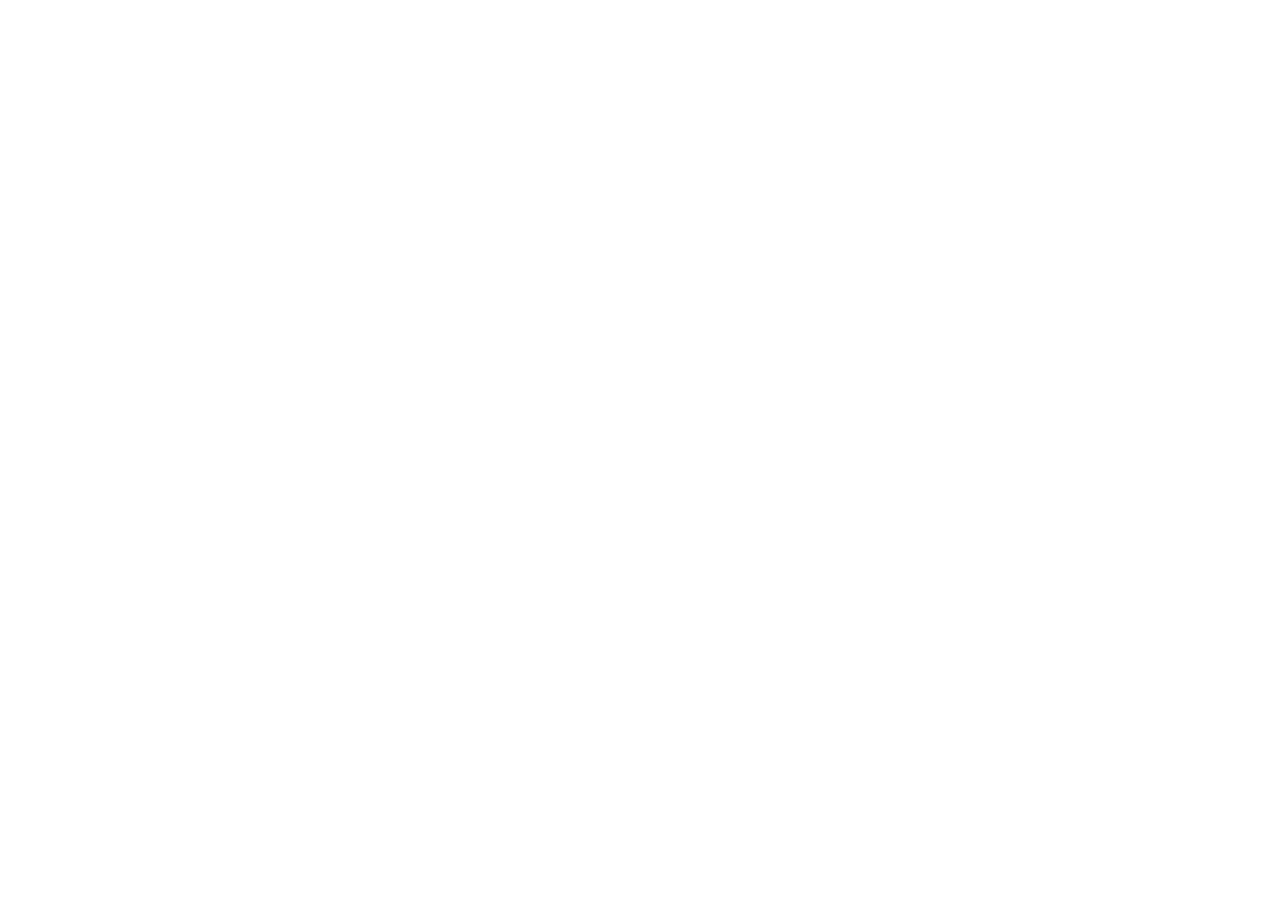
==== cenario-1.html @ 063dd3cd "Add files via upload" ====
<!doctype html>
<html lang="pt-BR">
<head>
<meta charset="utf-8">
<meta name="viewport" content="width=device-width, initial-scale=1">
<title>AiCalhas · Cenário 1 — Vitrine de profissionais</title>
<meta name="description" content="Demonstração interativa da AiCalhas — Cenário 1: Vitrine de profissionais. Ambiente demonstrativo com dados fictícios.">
<link rel="icon" href="data:image/svg+xml,%3Csvg xmlns='http://www.w3.org/2000/svg' viewBox='0 0 40 40'%3E%3Cpath d='M20 3.5s8.2 8.8 8.2 14.5a8.2 8.2 0 0 1-16.4 0C11.8 12.3 20 3.5 20 3.5z' fill='%233fb0e6'/%3E%3Cpath d='M4 24.5h32v3.8a7 7 0 0 1-7 7H11a7 7 0 0 1-7-7z' fill='%23c26d38'/%3E%3C/svg%3E">
<link rel="stylesheet" href="assets/aicalhas.css">
</head>
<body>
<div id="app"><noscript><p style="padding:24px">Esta demonstração precisa do JavaScript ativado no navegador.</p></noscript></div>
<script src="assets/aicalhas-core.js"></script>
<script src="assets/cenario-1.js"></script>
</body>
</html>
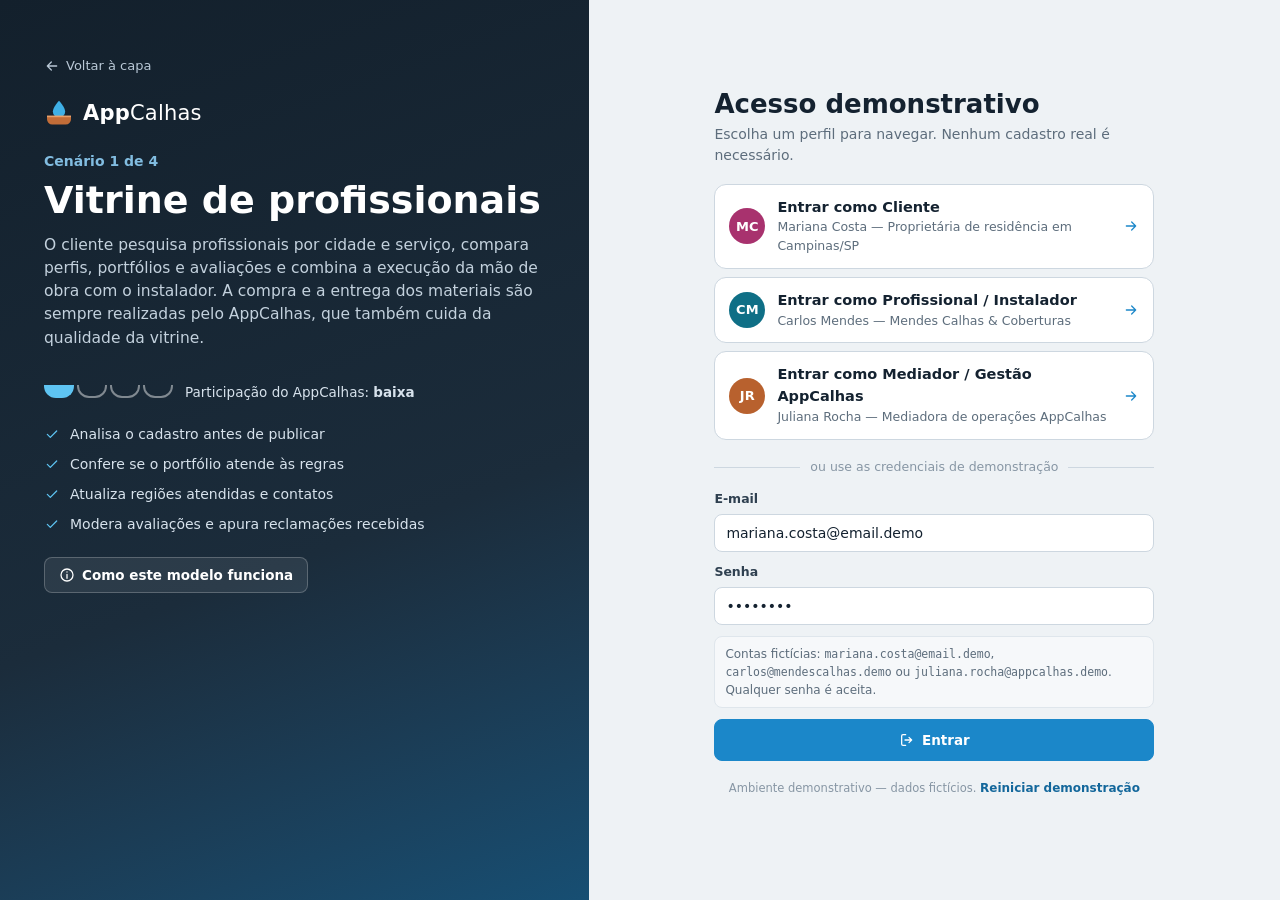
==== commit 649b3fc1: "AppCalhas: Cenário 3 com materiais integrados, passo a passo e publicação na Cloudflare - Renomeia A" ====
--- a/cenario-1.html
+++ b/cenario-1.html
@@ -3,14 +3,14 @@
 <head>
 <meta charset="utf-8">
 <meta name="viewport" content="width=device-width, initial-scale=1">
-<title>AiCalhas · Cenário 1 — Vitrine de profissionais</title>
-<meta name="description" content="Demonstração interativa da AiCalhas — Cenário 1: Vitrine de profissionais. Ambiente demonstrativo com dados fictícios.">
+<title>AppCalhas · Cenário 1 — Vitrine de profissionais</title>
+<meta name="description" content="Demonstração interativa do AppCalhas — Cenário 1: Vitrine de profissionais. Ambiente demonstrativo com dados fictícios.">
 <link rel="icon" href="data:image/svg+xml,%3Csvg xmlns='http://www.w3.org/2000/svg' viewBox='0 0 40 40'%3E%3Cpath d='M20 3.5s8.2 8.8 8.2 14.5a8.2 8.2 0 0 1-16.4 0C11.8 12.3 20 3.5 20 3.5z' fill='%233fb0e6'/%3E%3Cpath d='M4 24.5h32v3.8a7 7 0 0 1-7 7H11a7 7 0 0 1-7-7z' fill='%23c26d38'/%3E%3C/svg%3E">
-<link rel="stylesheet" href="assets/aicalhas.css">
+<link rel="stylesheet" href="assets/appcalhas.css?v=20261102-3">
 </head>
 <body>
 <div id="app"><noscript><p style="padding:24px">Esta demonstração precisa do JavaScript ativado no navegador.</p></noscript></div>
-<script src="assets/aicalhas-core.js"></script>
+<script src="assets/appcalhas-core.js?v=20261102-3"></script>
 <script src="assets/cenario-1.js"></script>
 </body>
 </html>
--- a/assets/appcalhas.css
+++ b/assets/appcalhas.css
@@ -0,0 +1,588 @@
+/* =====================================================================
+   AppCalhas — estilos compartilhados da demonstração
+   Paleta inspirada nos materiais de calhas: água da chuva, aço
+   galvanizado, cobre e pátina. Sem fontes externas (funciona offline).
+   ===================================================================== */
+:root {
+  --storm: #13202c;
+  --storm-2: #1b2c3b;
+  --ink: #142230;
+  --ink-2: #2f4050;
+  --muted: #5d6d7c;
+  --faint: #8796a4;
+  --line: #dfe6ec;
+  --line-2: #cdd7e0;
+  --bg: #eef2f5;
+  --surface: #ffffff;
+  --surface-2: #f6f8fa;
+  --rain: #1b87c9;
+  --rain-l: #dcedf8;
+  --copper: #b8612e;
+  --steel: #8e9ba7;
+  --ok: #17723f;   --ok-bg: #e3f3e9;
+  --warn: #9a5a06; --warn-bg: #fcf0d9;
+  --bad: #b42323;  --bad-bg: #fbe7e7;
+  --info: #1f56c4; --info-bg: #e6eefc;
+  --neu: #46576a;  --neu-bg: #edf1f5;
+  --acc: #1b87c9; --acc-ink: #13679b; --acc-soft: #e2f0f9;
+  --r: 12px; --r-sm: 8px;
+  --sh: 0 1px 2px rgba(19, 32, 44, .05), 0 3px 12px rgba(19, 32, 44, .05);
+  --sh-lg: 0 24px 60px rgba(19, 32, 44, .28);
+  --font: "Segoe UI Variable Text", "Segoe UI", system-ui, -apple-system, "Helvetica Neue", Roboto, Arial, sans-serif;
+  --font-d: "Bahnschrift", "DIN Alternate", "Roboto Condensed", "Arial Narrow", sans-serif-condensed, "Segoe UI", system-ui, sans-serif;
+  --side: 260px;
+}
+/* Acento de cada cenário */
+body.sc-1 { --acc: #1b87c9; --acc-ink: #13679b; --acc-soft: #e2f0f9; }
+body.sc-2 { --acc: #23866f; --acc-ink: #186553; --acc-soft: #e0f2ec; }
+body.sc-3 { --acc: #b8612e; --acc-ink: #8e4720; --acc-soft: #f8eadf; }
+body.sc-4 { --acc: #5146c0; --acc-ink: #3f3599; --acc-soft: #ebe9fb; }
+
+* { box-sizing: border-box; }
+html { -webkit-text-size-adjust: 100%; }
+body { margin: 0; font-family: var(--font); color: var(--ink); background: var(--bg); font-size: 14px; line-height: 1.5; }
+body.noscroll { overflow: hidden; }
+button, input, select, textarea { font: inherit; color: inherit; }
+h1, h2, h3, h4 { font-family: var(--font-d); line-height: 1.2; letter-spacing: 0; font-weight: 600; }
+a { color: var(--acc-ink); }
+p { margin: 0 0 10px; }
+.i { flex: none; vertical-align: middle; }
+.muted { color: var(--muted); }
+.small { font-size: 12.5px; }
+.nowrap { white-space: nowrap; }
+.r { text-align: right; }
+.num { font-variant-numeric: tabular-nums; }
+:focus-visible { outline: 2px solid var(--acc); outline-offset: 2px; }
+[hidden] { display: none !important; }
+
+/* ---------- Marca ---------- */
+.logo { display: inline-flex; align-items: center; gap: 9px; text-decoration: none; color: var(--ink); }
+.logo b { font-family: var(--font-d); font-size: 21px; font-weight: 700; letter-spacing: .01em; }
+.logo b span { font-weight: 400; }
+.logo.light { color: #fff; }
+
+/* ---------- Estrutura do sistema ---------- */
+.side { position: fixed; inset: 0 auto 0 0; width: var(--side); background: var(--storm); color: #c9d5e0; display: flex; flex-direction: column; z-index: 50; }
+.side-head { padding: 18px 18px 10px; }
+.side-sc { margin: 4px 14px 8px; padding: 10px 12px; border-radius: 10px; background: rgba(255, 255, 255, .05); border-left: 3px solid var(--acc); font-size: 12px; color: #9fb0c0; }
+.side-sc b { display: block; color: #fff; font-family: var(--font-d); font-size: 15px; font-weight: 600; }
+.nav { flex: 1; overflow: auto; padding: 4px 10px 10px; }
+.nav-sec { font-size: 11.5px; color: #7d90a3; padding: 14px 10px 5px; font-weight: 600; }
+.nav button { width: 100%; display: flex; align-items: center; gap: 10px; padding: 8px 10px; border: 0; background: none; border-radius: 8px; color: #c9d5e0; font-size: 14px; cursor: pointer; text-align: left; position: relative; }
+.nav button:hover { background: rgba(255, 255, 255, .06); color: #fff; }
+.nav button.on { background: rgba(255, 255, 255, .1); color: #fff; }
+.nav button.on::before { content: ""; position: absolute; left: -10px; top: 7px; bottom: 7px; width: 3px; border-radius: 0 3px 3px 0; background: var(--acc); }
+.nav .cnt { margin-left: auto; background: var(--acc); color: #fff; font-size: 11px; font-weight: 700; padding: 0 7px; border-radius: 999px; line-height: 18px; }
+.side-foot { padding: 10px 12px 14px; border-top: 1px solid rgba(255, 255, 255, .08); display: grid; gap: 2px; }
+.sbtn { display: flex; align-items: center; gap: 9px; padding: 7px 8px; border: 0; background: none; color: #b4c2cf; border-radius: 7px; cursor: pointer; font-size: 13px; text-decoration: none; text-align: left; }
+.sbtn:hover { background: rgba(255, 255, 255, .06); color: #fff; }
+.demo-tag { font-size: 11.5px; color: #7d90a3; padding: 8px 8px 0; }
+.demo-tag.dark { color: var(--faint); text-align: center; padding-top: 14px; }
+
+.main { margin-left: var(--side); min-height: 100vh; display: flex; flex-direction: column; }
+.top { position: sticky; top: 0; z-index: 30; display: flex; align-items: center; gap: 12px; height: 62px; padding: 0 22px; background: rgba(255, 255, 255, .94); backdrop-filter: blur(8px); border-bottom: 1px solid var(--line); }
+.hamb { display: none; }
+.top-t { display: flex; flex-direction: column; min-width: 0; flex: 1; }
+.top-t span { font-size: 12px; color: var(--muted); white-space: nowrap; overflow: hidden; text-overflow: ellipsis; }
+.top-t b { font-family: var(--font-d); font-size: 17px; font-weight: 600; white-space: nowrap; overflow: hidden; text-overflow: ellipsis; }
+.psw { display: inline-flex; background: var(--surface-2); border: 1px solid var(--line); border-radius: 10px; padding: 3px; gap: 2px; }
+.psw button { display: inline-flex; align-items: center; gap: 6px; border: 0; background: none; padding: 6px 11px; border-radius: 7px; cursor: pointer; font-size: 13px; font-weight: 600; color: var(--muted); }
+.psw button:hover { color: var(--ink); }
+.psw button.on { background: #fff; color: var(--acc-ink); box-shadow: 0 1px 3px rgba(19, 32, 44, .14); }
+.um { position: relative; }
+.um-btn { display: flex; align-items: center; gap: 9px; border: 0; background: none; cursor: pointer; padding: 4px; border-radius: 10px; text-align: left; }
+.um-btn:hover { background: var(--surface-2); }
+.um-n { display: flex; flex-direction: column; line-height: 1.2; }
+.um-n b { font-size: 13px; }
+.um-n small { font-size: 11.5px; color: var(--muted); }
+.um-dd { position: absolute; right: 0; top: calc(100% + 6px); width: 250px; background: #fff; border: 1px solid var(--line); border-radius: 12px; box-shadow: var(--sh-lg); padding: 6px; z-index: 60; }
+.um-h { padding: 8px 10px 10px; border-bottom: 1px solid var(--line); margin-bottom: 4px; display: flex; flex-direction: column; }
+.um-h small { color: var(--muted); }
+.um-dd button, .um-dd a { display: flex; width: 100%; align-items: center; gap: 9px; padding: 8px 10px; border: 0; background: none; border-radius: 8px; cursor: pointer; text-decoration: none; color: var(--ink); font-size: 13.5px; text-align: left; }
+.um-dd button:hover, .um-dd a:hover { background: var(--surface-2); }
+
+.about { margin: 16px 26px 0; border-radius: var(--r); background: #fff; border: 1px solid var(--line); border-left: 4px solid var(--acc); padding: 12px 14px; display: flex; gap: 16px; align-items: center; }
+.about.mini { background: none; border: 0; padding: 0; margin-bottom: -6px; }
+.ab-lv { display: flex; flex-direction: column; gap: 4px; flex: none; }
+.ab-lv small { font-size: 11.5px; color: var(--muted); white-space: nowrap; }
+.ab-t { flex: 1; display: flex; flex-direction: column; font-size: 13.5px; color: var(--ink-2); }
+.ab-t b { color: var(--ink); font-size: 14px; }
+.ab-a { display: flex; gap: 6px; align-items: center; }
+.lnk { border: 0; background: none; color: var(--acc-ink); cursor: pointer; font-weight: 600; display: inline-flex; gap: 6px; align-items: center; padding: 4px 0; font-size: 13px; }
+.content { padding: 20px 26px 34px; width: 100%; max-width: 1360px; flex: 1; }
+.foot { padding: 14px 26px 22px; font-size: 12px; color: var(--faint); border-top: 1px solid var(--line); }
+.scrim { display: none; }
+
+/* ---------- Medidor de participação (seções de calha com água) ---------- */
+.meter { display: inline-flex; gap: 3px; align-items: flex-end; }
+.meter i { width: 17px; height: 9px; border: 1.6px solid var(--steel); border-top: 0; border-radius: 0 0 8px 8px; }
+.meter i.on { background: var(--rain); border-color: var(--rain); }
+.meter.big i { width: 30px; height: 13px; border-width: 2px; border-radius: 0 0 12px 12px; }
+
+/* ---------- Componentes ---------- */
+.ph { display: flex; align-items: flex-end; gap: 14px; flex-wrap: wrap; margin: 4px 0 18px; }
+.ph h1 { font-size: 25px; margin: 0; }
+.ph p { margin: 4px 0 0; color: var(--muted); max-width: 760px; }
+.ph .acts { margin-left: auto; display: flex; gap: 8px; flex-wrap: wrap; }
+.back { display: inline-flex; align-items: center; gap: 6px; border: 0; background: none; color: var(--muted); cursor: pointer; padding: 0; margin-bottom: 8px; font-size: 13px; font-weight: 600; }
+.back:hover { color: var(--acc-ink); }
+
+.card { background: var(--surface); border: 1px solid var(--line); border-radius: var(--r); box-shadow: var(--sh); min-width: 0; }
+.card-h { display: flex; align-items: center; gap: 9px; padding: 13px 16px; border-bottom: 1px solid var(--line); color: var(--ink-2); }
+.card-h h3 { margin: 0; font-size: 16px; color: var(--ink); }
+.card-r { margin-left: auto; display: flex; gap: 6px; align-items: center; }
+.card-b { padding: 16px; }
+.card-b.flush { padding: 0; }
+.card-b.flush > .filters { padding: 12px 14px; border-bottom: 1px solid var(--line); margin: 0; }
+
+.g2, .g3, .g4, .g21, .g12 { display: grid; gap: 16px; }
+.g2 { grid-template-columns: repeat(2, minmax(0, 1fr)); }
+.g3 { grid-template-columns: repeat(3, minmax(0, 1fr)); }
+.g4 { grid-template-columns: repeat(4, minmax(0, 1fr)); }
+.g21 { grid-template-columns: minmax(0, 2fr) minmax(0, 1fr); }
+.g12 { grid-template-columns: minmax(0, 1fr) minmax(0, 2fr); }
+.stack { display: grid; gap: 16px; align-content: start; }
+.mt { margin-top: 16px; }
+.mb16 { margin-bottom: 16px; }
+.row { display: flex; align-items: center; gap: 8px; flex-wrap: wrap; }
+.spacer { flex: 1; }
+
+.kpi { padding: 14px 16px; display: flex; gap: 12px; align-items: flex-start; }
+.kpi .ic { width: 38px; height: 38px; border-radius: 10px; background: var(--acc-soft); color: var(--acc-ink); display: grid; place-items: center; flex: none; }
+.kpi .l { font-size: 12.5px; color: var(--muted); }
+.kpi .v { font-family: var(--font-d); font-size: 25px; font-weight: 600; font-variant-numeric: tabular-nums; line-height: 1.15; }
+.kpi .s { font-size: 12px; color: var(--faint); }
+.kpi.k-warn .ic { background: var(--warn-bg); color: var(--warn); }
+.kpi.k-bad .ic { background: var(--bad-bg); color: var(--bad); }
+.kpi.k-ok .ic { background: var(--ok-bg); color: var(--ok); }
+
+.btn { display: inline-flex; align-items: center; justify-content: center; gap: 7px; min-height: 36px; padding: 0 14px; border-radius: 8px; border: 1px solid var(--line-2); background: #fff; color: var(--ink); font-weight: 600; font-size: 13.5px; cursor: pointer; white-space: nowrap; text-decoration: none; transition: background .12s, border-color .12s; }
+.btn:hover { border-color: var(--steel); background: var(--surface-2); }
+.btn.p { background: var(--acc); border-color: var(--acc); color: #fff; }
+.btn.p:hover { background: var(--acc-ink); border-color: var(--acc-ink); }
+.btn.ok { background: var(--ok); border-color: var(--ok); color: #fff; }
+.btn.ok:hover { filter: brightness(.92); }
+.btn.dg { color: var(--bad); border-color: #efc6c6; }
+.btn.dg:hover { background: var(--bad-bg); }
+.btn.dgs { background: var(--bad); border-color: var(--bad); color: #fff; }
+.btn.gh { border-color: transparent; background: none; }
+.btn.gh:hover { background: var(--surface-2); }
+.btn.sm { min-height: 30px; padding: 0 10px; font-size: 12.5px; border-radius: 7px; gap: 5px; }
+.btn:disabled { opacity: .45; cursor: not-allowed; }
+.ibtn { display: inline-grid; place-items: center; width: 34px; height: 34px; border-radius: 8px; border: 0; background: none; color: var(--muted); cursor: pointer; flex: none; }
+.ibtn:hover { background: var(--surface-2); color: var(--ink); }
+.acts-row { display: flex; gap: 6px; flex-wrap: wrap; }
+
+.bdg { display: inline-flex; align-items: center; gap: 6px; padding: 2px 9px; border-radius: 999px; font-size: 12px; font-weight: 600; white-space: nowrap; line-height: 1.5; }
+.bdg::before { content: ""; width: 6px; height: 6px; border-radius: 50%; background: currentColor; flex: none; }
+.t-ok { background: var(--ok-bg); color: var(--ok); }
+.t-warn { background: var(--warn-bg); color: var(--warn); }
+.t-bad { background: var(--bad-bg); color: var(--bad); }
+.t-info { background: var(--info-bg); color: var(--info); }
+.t-neutral { background: var(--neu-bg); color: var(--neu); }
+.t-accent { background: var(--acc-soft); color: var(--acc-ink); }
+.new { font-size: 11px; font-weight: 700; color: var(--acc-ink); background: var(--acc-soft); padding: 1px 6px; border-radius: 5px; margin-left: 6px; white-space: nowrap; }
+
+.tw { overflow-x: auto; -webkit-overflow-scrolling: touch; }
+.tbl { width: 100%; border-collapse: collapse; font-size: 13.5px; }
+.tbl th { text-align: left; font-size: 12px; color: var(--muted); font-weight: 600; padding: 10px 12px; border-bottom: 1px solid var(--line); background: var(--surface-2); white-space: nowrap; }
+.tbl td { padding: 10px 12px; border-bottom: 1px solid var(--line); vertical-align: middle; }
+.tbl tr:last-child td { border-bottom: 0; }
+.tbl tbody tr:hover td { background: #fafcfd; }
+.tbl tr.clk { cursor: pointer; }
+.tbl .r { text-align: right; }
+.tbl td small { display: block; color: var(--muted); font-size: 12px; }
+.tbl tfoot td { font-weight: 700; background: var(--surface-2); }
+
+.tabs { display: flex; gap: 4px; border-bottom: 1px solid var(--line); margin-bottom: 14px; overflow-x: auto; }
+.tab { border: 0; background: none; padding: 9px 12px; cursor: pointer; font-weight: 600; color: var(--muted); border-bottom: 2px solid transparent; margin-bottom: -1px; white-space: nowrap; display: inline-flex; gap: 7px; align-items: center; }
+.tab:hover { color: var(--ink); }
+.tab.on { color: var(--acc-ink); border-bottom-color: var(--acc); }
+.tab .n { background: var(--neu-bg); color: var(--neu); font-size: 11.5px; padding: 0 7px; border-radius: 999px; }
+.tab.on .n { background: var(--acc-soft); color: var(--acc-ink); }
+
+.filters { display: flex; flex-wrap: wrap; gap: 8px 10px; align-items: flex-end; margin-bottom: 14px; color: var(--muted); }
+.filters > .i { align-self: center; }
+.fsel { display: flex; flex-direction: column; gap: 3px; font-size: 11.5px; font-weight: 600; }
+.fsel .inp { height: 34px; min-width: 140px; font-size: 13px; }
+.fsearch { height: 34px !important; min-width: 220px; flex: 1; max-width: 340px; font-size: 13px; }
+
+.fg { display: grid; grid-template-columns: repeat(2, minmax(0, 1fr)); gap: 12px 14px; }
+.fg.one { grid-template-columns: 1fr; }
+.f { display: flex; flex-direction: column; gap: 5px; min-width: 0; }
+.f.full { grid-column: 1 / -1; }
+.f > label { font-size: 12.5px; font-weight: 600; color: var(--ink-2); }
+.req { color: var(--bad); font-style: normal; }
+.help { color: var(--faint); font-size: 12px; }
+.fsec { font-family: var(--font-d); font-size: 15px; font-weight: 600; padding-top: 6px; border-top: 1px solid var(--line); margin-top: 4px; color: var(--acc-ink); }
+.fsec:first-child { border-top: 0; padding-top: 0; margin-top: 0; }
+.inp { height: 38px; border: 1px solid var(--line-2); border-radius: 8px; padding: 0 11px; background: #fff; color: var(--ink); width: 100%; font-size: 14px; }
+textarea.inp { height: auto; min-height: 80px; padding: 9px 11px; resize: vertical; line-height: 1.45; }
+select.inp { padding-right: 6px; }
+.inp:focus { outline: 2px solid color-mix(in srgb, var(--acc) 30%, transparent); border-color: var(--acc); }
+.checks { display: flex; flex-wrap: wrap; gap: 6px; }
+.ck { display: inline-flex; align-items: center; gap: 7px; padding: 6px 10px; border: 1px solid var(--line-2); border-radius: 8px; cursor: pointer; font-size: 13px; background: #fff; }
+.ck:has(input:checked) { border-color: var(--acc); background: var(--acc-soft); }
+.ck input { accent-color: var(--acc); margin: 0; }
+.ck.single { border: 0; padding: 4px 0; background: none; align-items: flex-start; }
+.ck.single:has(input:checked) { background: none; }
+
+.pf { display: grid; gap: 8px; }
+.pf-up { display: flex; align-items: center; gap: 12px; padding: 12px; border: 1.5px dashed var(--line-2); border-radius: 10px; cursor: pointer; background: var(--surface-2); color: var(--acc-ink); }
+.pf-up span { display: flex; flex-direction: column; color: var(--ink); }
+.pf-up small { color: var(--muted); }
+.pf-up input { position: absolute; width: 1px; height: 1px; opacity: 0; }
+.pf-or { font-size: 12px; color: var(--muted); }
+.pf-pre { display: grid; grid-template-columns: repeat(auto-fill, minmax(96px, 1fr)); gap: 8px; }
+.pf-p { display: flex; flex-direction: column; gap: 4px; cursor: pointer; position: relative; font-size: 11.5px; color: var(--muted); }
+.pf-p input { position: absolute; top: 6px; left: 6px; z-index: 2; accent-color: var(--acc); }
+.pf-p .pimg { border: 2px solid transparent; }
+.pf-p:has(input:checked) .pimg { border-color: var(--acc); }
+.fprev { display: flex; gap: 6px; flex-wrap: wrap; }
+.fprev img { width: 70px; height: 52px; object-fit: cover; border-radius: 6px; border: 1px solid var(--line); }
+
+.ied-t { min-width: 560px; }
+.ied-t td { padding: 6px; }
+.ied-t .inp { height: 34px; font-size: 13px; }
+.ied-t td:nth-child(2) .inp { width: 80px; }
+.ied-t td:nth-child(3) .inp { width: 100px; }
+.ied-f { display: flex; justify-content: space-between; align-items: center; gap: 10px; padding-top: 8px; flex-wrap: wrap; }
+.calc { margin-top: 14px; border: 1px solid var(--line); border-radius: 10px; background: var(--surface-2); padding: 12px 14px; }
+.calc dl { display: grid; grid-template-columns: 1fr auto; gap: 4px 14px; margin: 0; font-size: 13.5px; }
+.calc dt { color: var(--muted); }
+.calc dd { margin: 0; text-align: right; font-variant-numeric: tabular-nums; font-weight: 600; }
+.calc .tot { border-top: 1px solid var(--line-2); padding-top: 6px; margin-top: 2px; font-size: 15px; color: var(--ink); }
+
+.dl { display: grid; grid-template-columns: repeat(2, minmax(0, 1fr)); gap: 10px 18px; margin: 0; }
+.dl div { min-width: 0; }
+.dl dt { font-size: 12px; color: var(--muted); }
+.dl dd { margin: 1px 0 0; font-weight: 500; overflow-wrap: anywhere; }
+.dl.one { grid-template-columns: 1fr; }
+
+.note { display: flex; gap: 10px; align-items: flex-start; padding: 11px 13px; border-radius: 10px; background: var(--acc-soft); color: var(--ink-2); font-size: 13.5px; }
+.note .i { color: var(--acc-ink); margin-top: 1px; }
+.note.warn { background: var(--warn-bg); }
+.note.warn .i { color: var(--warn); }
+.note.bad { background: var(--bad-bg); }
+.note.bad .i { color: var(--bad); }
+.note.neutral { background: var(--surface-2); border: 1px solid var(--line); }
+
+.chips { display: flex; flex-wrap: wrap; gap: 6px; }
+.chip { display: inline-flex; align-items: center; gap: 6px; padding: 3px 10px; border-radius: 999px; background: var(--neu-bg); font-size: 12.5px; color: var(--ink-2); }
+.chip button { border: 0; background: none; padding: 0; cursor: pointer; color: var(--muted); display: inline-grid; }
+.chip button:hover { color: var(--bad); }
+.chip.acc { background: var(--acc-soft); color: var(--acc-ink); }
+
+.av { width: 36px; height: 36px; border-radius: 50%; display: inline-grid; place-items: center; color: #fff; font-weight: 700; font-size: 13px; flex: none; letter-spacing: .02em; }
+.av.lg { width: 64px; height: 64px; font-size: 22px; border: 3px solid #fff; box-shadow: var(--sh); }
+.stars { position: relative; display: inline-block; color: #d5dde5; font-size: 14px; line-height: 1; letter-spacing: 1px; vertical-align: -1px; }
+.stars::before { content: "★★★★★"; }
+.stars i { position: absolute; inset: 0 auto 0 0; overflow: hidden; color: #e9a21b; white-space: nowrap; font-style: normal; }
+.stars i::before { content: "★★★★★"; }
+.rt { display: inline-flex; align-items: center; gap: 6px; font-size: 13px; }
+.rt b { font-variant-numeric: tabular-nums; }
+
+.li { display: flex; gap: 12px; align-items: center; padding: 11px 0; border-bottom: 1px solid var(--line); }
+.li:first-child { padding-top: 0; }
+.li:last-child { border-bottom: 0; padding-bottom: 0; }
+.li .lt { flex: 1; min-width: 0; display: flex; flex-direction: column; }
+.li .lt b { font-weight: 600; }
+.li .lt small { color: var(--muted); font-size: 12.5px; }
+.li.clk { cursor: pointer; }
+.li.clk:hover .lt b { color: var(--acc-ink); }
+
+.empty { text-align: center; padding: 30px 16px; color: var(--muted); display: flex; flex-direction: column; align-items: center; gap: 6px; }
+.empty .i { color: var(--steel); }
+.empty p { margin: 0; }
+
+/* Fotos e ilustrações */
+.pimg { position: relative; display: block; border-radius: 10px; overflow: hidden; aspect-ratio: 16 / 10; background: #dbe4eb; }
+.pimg svg, .pimg img { width: 100%; height: 100%; display: block; object-fit: cover; }
+.pimg .cap { position: absolute; left: 0; right: 0; bottom: 0; padding: 22px 10px 8px; background: linear-gradient(transparent, rgba(10, 20, 30, .72)); color: #fff; font-size: 12px; line-height: 1.35; }
+.pimg .tag { position: absolute; top: 8px; left: 8px; }
+.gal { display: grid; grid-template-columns: repeat(auto-fill, minmax(190px, 1fr)); gap: 12px; }
+.gal-i { display: flex; flex-direction: column; gap: 6px; }
+.gal-i .acts-row { justify-content: flex-start; }
+.zoom { cursor: zoom-in; }
+.thumbs { display: grid; grid-template-columns: repeat(3, 1fr); gap: 6px; }
+.thumbs .pimg { border-radius: 7px; }
+
+/* Barras e gráficos */
+.bars { display: grid; gap: 9px; }
+.bar { display: grid; grid-template-columns: minmax(80px, 170px) minmax(0, 1fr) auto; gap: 10px; align-items: center; font-size: 13px; }
+.bar .bl { white-space: nowrap; overflow: hidden; text-overflow: ellipsis; color: var(--ink-2); }
+.bar .tr { height: 10px; background: var(--neu-bg); border-radius: 99px; overflow: hidden; }
+.bar .fl { display: block; height: 100%; background: var(--acc); border-radius: 99px; }
+.bar b { font-variant-numeric: tabular-nums; font-weight: 600; min-width: 34px; text-align: right; }
+.cc { display: grid; gap: 10px; }
+.cc-plot { display: flex; align-items: flex-end; gap: 18px; height: 190px; padding: 8px 4px 0; border-bottom: 1px solid var(--line-2); }
+.cc-g { flex: 1; display: flex; align-items: flex-end; justify-content: center; gap: 5px; height: 100%; position: relative; padding-bottom: 22px; }
+.cc-g > small { position: absolute; bottom: 0; left: 0; right: 0; text-align: center; color: var(--muted); font-size: 12px; }
+.cc-b { width: 100%; max-width: 38px; border-radius: 6px 6px 0 0; position: relative; min-height: 2px; }
+.cc-b span { position: absolute; bottom: 100%; left: 50%; transform: translateX(-50%); font-size: 10.5px; color: var(--ink-2); white-space: nowrap; padding-bottom: 2px; font-variant-numeric: tabular-nums; }
+.cc-leg { display: flex; gap: 14px; flex-wrap: wrap; font-size: 12.5px; color: var(--muted); }
+.cc-leg span { display: inline-flex; gap: 6px; align-items: center; }
+.cc-leg i { width: 10px; height: 10px; border-radius: 3px; }
+.fun { display: grid; gap: 6px; }
+.fun-i { display: grid; grid-template-columns: 160px 1fr 70px; gap: 10px; align-items: center; font-size: 13px; }
+.fun-b { height: 28px; background: var(--acc); border-radius: 6px; color: #fff; font-weight: 700; display: flex; align-items: center; padding: 0 10px; font-variant-numeric: tabular-nums; min-width: 34px; }
+.fun-i small { color: var(--muted); text-align: right; }
+
+/* Etapas */
+.stp { display: flex; list-style: none; margin: 0; padding: 0; overflow-x: auto; gap: 0; }
+.stp li { flex: 1; min-width: 96px; display: flex; flex-direction: column; align-items: center; text-align: center; position: relative; padding: 0 4px; }
+.stp li::before { content: ""; position: absolute; top: 13px; left: -50%; right: 50%; height: 3px; background: var(--line); z-index: 0; }
+.stp li:first-child::before { display: none; }
+.stp li.done::before, .stp li.cur::before { background: var(--acc); }
+.stp .dot { width: 28px; height: 28px; border-radius: 50%; display: grid; place-items: center; background: #fff; border: 2px solid var(--line-2); font-size: 12px; font-weight: 700; color: var(--muted); position: relative; z-index: 1; }
+.stp li.done .dot { background: var(--acc); border-color: var(--acc); color: #fff; }
+.stp li.cur .dot { border-color: var(--acc); color: var(--acc-ink); box-shadow: 0 0 0 4px var(--acc-soft); }
+.stp .sl { font-size: 12px; margin-top: 6px; color: var(--muted); line-height: 1.25; }
+.stp li.cur .sl { color: var(--ink); font-weight: 700; }
+.stp li.done .sl { color: var(--ink-2); }
+
+.tl { position: relative; padding-left: 22px; }
+.tl::before { content: ""; position: absolute; left: 6px; top: 6px; bottom: 6px; width: 2px; background: var(--line); }
+.tl-i { position: relative; padding-bottom: 13px; }
+.tl-i:last-child { padding-bottom: 0; }
+.tl-i::before { content: ""; position: absolute; left: -21px; top: 5px; width: 10px; height: 10px; border-radius: 50%; background: #fff; border: 2px solid var(--acc); }
+.tl-i.t-warn::before { border-color: var(--warn); }
+.tl-i.t-bad::before { border-color: var(--bad); }
+.tl-i.t-ok::before { border-color: var(--ok); background: var(--ok); }
+.tl-t { font-size: 13.5px; }
+.tl-i small { color: var(--muted); font-size: 12px; }
+
+/* Conversa */
+.chat { display: flex; flex-direction: column; gap: 10px; max-height: 440px; overflow: auto; padding: 4px 2px 10px; }
+.msg { max-width: 80%; padding: 9px 12px; border-radius: 12px; background: var(--surface-2); border: 1px solid var(--line); font-size: 13.5px; align-self: flex-start; }
+.msg.me { align-self: flex-end; background: var(--acc-soft); border-color: transparent; }
+.msg .who { font-size: 12px; font-weight: 700; margin-bottom: 2px; display: flex; gap: 6px; align-items: baseline; }
+.msg .who span { font-weight: 600; color: var(--muted); font-size: 11px; }
+.msg.r-mediador .who { color: var(--copper); }
+.msg.r-profissional .who { color: #23866f; }
+.msg.r-cliente .who { color: var(--info); }
+.msg time { display: block; font-size: 11px; color: var(--faint); margin-top: 3px; }
+.msg.sys { align-self: center; background: none; border: 0; color: var(--faint); font-size: 12px; text-align: center; max-width: 100%; padding: 2px; }
+.chat-f { display: flex; gap: 8px; border-top: 1px solid var(--line); padding-top: 12px; }
+.chat-f .inp { flex: 1; }
+
+/* Quadro (fila de trabalho) */
+.kb { display: grid; grid-template-columns: repeat(5, minmax(210px, 1fr)); gap: 12px; overflow-x: auto; padding-bottom: 6px; }
+.kb-col { background: var(--surface-2); border: 1px solid var(--line); border-radius: 12px; padding: 10px; display: flex; flex-direction: column; gap: 8px; min-width: 0; }
+.kb-h { display: flex; align-items: center; gap: 8px; font-weight: 700; font-size: 13px; padding: 2px 2px 4px; }
+.kb-h .n { margin-left: auto; background: #fff; border: 1px solid var(--line); border-radius: 999px; padding: 0 8px; font-size: 12px; }
+.kb-c { background: #fff; border: 1px solid var(--line); border-radius: 10px; padding: 9px 10px; cursor: pointer; display: flex; flex-direction: column; gap: 4px; font-size: 12.5px; text-align: left; width: 100%; }
+.kb-c:hover { border-color: var(--acc); }
+.kb-c b { font-size: 13px; }
+.kb-c small { color: var(--muted); }
+.kb-c.alert { border-left: 3px solid var(--bad); }
+.kb-c.warnb { border-left: 3px solid var(--warn); }
+
+/* Cartões de profissional (vitrine) */
+.pcards { display: grid; grid-template-columns: repeat(auto-fill, minmax(290px, 1fr)); gap: 16px; }
+.pcard { display: flex; flex-direction: column; overflow: hidden; }
+.pcard-top { display: flex; gap: 12px; padding: 16px 16px 10px; align-items: flex-start; }
+.pcard-top .tt { flex: 1; min-width: 0; }
+.pcard-top h3 { margin: 0; font-size: 17px; }
+.pcard-top small { color: var(--muted); display: block; }
+.pcard .body { padding: 0 16px 12px; display: grid; gap: 10px; flex: 1; }
+.pcard .acts { display: flex; gap: 6px; padding: 12px 16px; border-top: 1px solid var(--line); flex-wrap: wrap; background: var(--surface-2); }
+.ver { display: inline-flex; align-items: center; gap: 4px; font-size: 12px; color: var(--ok); font-weight: 600; }
+.cover { height: 96px; background: linear-gradient(120deg, var(--storm), var(--acc)); position: relative; overflow: hidden; border-radius: var(--r) var(--r) 0 0; }
+.cover::after { content: ""; position: absolute; inset: 0; background: repeating-linear-gradient(105deg, rgba(255, 255, 255, .08) 0 1px, transparent 1px 14px); }
+.prof-h { display: flex; gap: 16px; align-items: flex-end; padding: 0 18px 16px; margin-top: -32px; position: relative; flex-wrap: wrap; }
+.prof-h .tt { flex: 1; min-width: 200px; padding-top: 36px; }
+.prof-h h2 { margin: 0; font-size: 23px; }
+
+/* Jornada de participação */
+.jr { display: grid; gap: 6px; }
+.jr-i { display: grid; grid-template-columns: 26px 1fr auto; gap: 10px; align-items: center; padding: 7px 10px; border-radius: 9px; background: var(--surface-2); font-size: 13.5px; }
+.jr-d { width: 24px; height: 24px; border-radius: 50%; display: grid; place-items: center; }
+.jr-i.v2 .jr-d { background: var(--rain); color: #fff; }
+.jr-i.v1 .jr-d { background: var(--rain-l); color: var(--rain); }
+.jr-i.v0 .jr-d { background: var(--neu-bg); color: var(--faint); }
+.jr-i.v0 { color: var(--muted); }
+.jr-i small { font-size: 12px; color: var(--muted); }
+.jr-i.v2 small { color: var(--rain); font-weight: 600; }
+
+.scx { display: grid; grid-template-columns: repeat(4, minmax(0, 1fr)); gap: 8px; }
+.scx a { border: 1px solid var(--line); border-radius: 10px; padding: 10px; text-decoration: none; color: var(--ink); display: flex; flex-direction: column; gap: 6px; font-size: 13px; }
+.scx a:hover { border-color: var(--steel); }
+.scx a.on { border-color: var(--acc); background: var(--acc-soft); }
+.scx a b { font-family: var(--font-d); font-weight: 600; }
+.ex-top { display: flex; align-items: center; gap: 12px; margin-bottom: 8px; }
+.lead { font-size: 15.5px; color: var(--ink-2); }
+.md-b h4 { font-size: 15.5px; margin: 18px 0 8px; }
+.ul, .ol { margin: 0; padding-left: 18px; display: grid; gap: 5px; }
+.ul.chk { list-style: none; padding: 0; }
+.ul.chk li { display: flex; gap: 8px; align-items: flex-start; }
+.ul.chk li .i { color: var(--acc); margin-top: 2px; }
+
+/* Modal e avisos */
+.mb { position: fixed; inset: 0; background: rgba(13, 24, 34, .52); display: grid; place-items: center; padding: 16px; z-index: 100; animation: fadeIn .14s ease-out; }
+.md { background: #fff; border-radius: 14px; width: min(660px, 100%); max-height: calc(100vh - 32px); display: flex; flex-direction: column; box-shadow: var(--sh-lg); animation: rise .18s ease-out; }
+.md.lg { width: min(940px, 100%); }
+.md.sm { width: min(450px, 100%); }
+.md-h { padding: 15px 16px 13px 20px; border-bottom: 1px solid var(--line); display: flex; gap: 10px; align-items: flex-start; }
+.md-h > div { flex: 1; min-width: 0; }
+.md-h h3 { margin: 2px 0 0; font-size: 19px; }
+.md-h p { margin: 3px 0 0; color: var(--muted); font-size: 13px; }
+.md-b { padding: 18px 20px; overflow: auto; }
+.md-f { padding: 12px 20px; border-top: 1px solid var(--line); display: flex; justify-content: flex-end; gap: 8px; flex-wrap: wrap; background: var(--surface-2); border-radius: 0 0 14px 14px; }
+.cf { font-size: 14.5px; }
+@keyframes fadeIn { from { opacity: 0; } }
+@keyframes rise { from { transform: translateY(10px); opacity: .6; } }
+#toasts { position: fixed; right: 18px; bottom: 18px; display: grid; gap: 8px; z-index: 200; max-width: min(420px, calc(100vw - 36px)); }
+.toast { display: flex; gap: 10px; align-items: flex-start; background: var(--storm); color: #fff; padding: 11px 14px; border-radius: 10px; box-shadow: var(--sh-lg); font-size: 13.5px; animation: rise .2s ease-out; border-left: 4px solid #3fb37a; transition: opacity .3s, transform .3s; }
+.toast.warn { border-left-color: #e3a21a; }
+.toast.bad { border-left-color: #e05252; }
+.toast.out { opacity: 0; transform: translateY(6px); }
+
+/* Documento simulado */
+.doc { border: 1px solid var(--line); border-radius: 10px; padding: 22px; background: #fff; font-size: 13.5px; }
+.doc-h { display: flex; justify-content: space-between; align-items: flex-start; gap: 12px; border-bottom: 2px solid var(--ink); padding-bottom: 12px; margin-bottom: 14px; flex-wrap: wrap; }
+.doc h2 { margin: 0; font-size: 20px; }
+.wm { margin-top: 14px; font-size: 11.5px; color: var(--faint); text-align: center; border-top: 1px dashed var(--line-2); padding-top: 8px; }
+.qr { width: 168px; height: 168px; border: 8px solid #fff; outline: 1px solid var(--line); border-radius: 6px; }
+
+/* ---------- Tela de login demonstrativo ---------- */
+.login { min-height: 100vh; display: grid; grid-template-columns: minmax(340px, 46%) 1fr; }
+.lg-brand { position: relative; overflow: hidden; background: linear-gradient(160deg, var(--storm) 0%, var(--storm-2) 60%, color-mix(in srgb, var(--acc) 45%, var(--storm)) 100%); color: #d7e2ec; padding: 34px 44px; display: flex; flex-direction: column; gap: 22px; }
+.lg-rain { position: absolute; inset: -40px; background: repeating-linear-gradient(100deg, rgba(160, 205, 235, .09) 0 1px, transparent 1px 22px); animation: lgrain 1.4s linear infinite; pointer-events: none; }
+@keyframes lgrain { to { transform: translate(-6px, 40px); } }
+.lg-brand > * { position: relative; }
+.lg-back { color: #b9c8d6; text-decoration: none; font-size: 13px; display: inline-flex; gap: 6px; align-items: center; align-self: flex-start; }
+.lg-back:hover { color: #fff; }
+.lg-sc h1 { color: #fff; font-size: 38px; margin: 6px 0 10px; }
+.lg-sc p { font-size: 15.5px; max-width: 520px; color: #c3d1dd; }
+.lg-sc .eyebrow { color: color-mix(in srgb, var(--acc) 55%, #fff); font-weight: 600; font-size: 14px; }
+.lg-lv { display: flex; align-items: center; gap: 12px; font-size: 13.5px; }
+.lg-lv .meter i { border-color: rgba(255, 255, 255, .45); }
+.lg-lv .meter i.on { background: #5ec4f2; border-color: #5ec4f2; }
+.lg-pts { list-style: none; margin: 0; padding: 0; display: grid; gap: 9px; max-width: 520px; font-size: 14px; }
+.lg-pts li { display: flex; gap: 10px; }
+.lg-pts .i { color: #5ec4f2; margin-top: 2px; }
+.btn.light { background: rgba(255, 255, 255, .08); border-color: rgba(255, 255, 255, .22); color: #fff; align-self: flex-start; }
+.btn.light:hover { background: rgba(255, 255, 255, .16); }
+.lg-main { display: grid; place-items: center; padding: 30px 20px; }
+.lg-card { width: min(440px, 100%); }
+.lg-card h2 { font-size: 26px; margin: 0 0 4px; }
+.lg-quick { display: grid; gap: 8px; margin: 18px 0; }
+.lg-p { display: flex; align-items: center; gap: 12px; padding: 12px 14px; border: 1px solid var(--line-2); border-radius: 12px; background: #fff; cursor: pointer; text-align: left; transition: border-color .12s, box-shadow .12s; }
+.lg-p:hover { border-color: var(--acc); box-shadow: 0 0 0 3px var(--acc-soft); }
+.lg-p .lg-t { flex: 1; display: flex; flex-direction: column; }
+.lg-p b { font-size: 14.5px; }
+.lg-p small { color: var(--muted); font-size: 12.5px; }
+.lg-p .i:last-child { color: var(--acc); }
+.or { display: flex; align-items: center; gap: 10px; color: var(--faint); font-size: 12.5px; margin: 6px 0 14px; }
+.or::before, .or::after { content: ""; flex: 1; height: 1px; background: var(--line-2); }
+.lg-form { display: grid; gap: 11px; }
+.lg-form .btn { min-height: 42px; }
+.lg-hint { font-size: 12px; color: var(--muted); background: var(--surface-2); border: 1px solid var(--line); border-radius: 8px; padding: 8px 10px; }
+.lg-hint code { font-size: 11.5px; }
+
+/* ---------- Responsivo ---------- */
+@media (max-width: 1180px) {
+  .um-n { display: none; }
+  .g4 { grid-template-columns: repeat(2, minmax(0, 1fr)); }
+}
+@media (max-width: 1023px) {
+  .side { transform: translateX(-100%); transition: transform .22s ease; box-shadow: none; }
+  .app.menu-open .side { transform: none; box-shadow: var(--sh-lg); }
+  .app.menu-open .scrim { display: block; position: fixed; inset: 0; background: rgba(13, 24, 34, .45); z-index: 45; }
+  .main { margin-left: 0; }
+  .hamb { display: inline-grid; }
+  .g3, .g21, .g12 { grid-template-columns: minmax(0, 1fr); }
+  .kb { grid-template-columns: repeat(5, minmax(230px, 1fr)); }
+}
+@media (max-width: 760px) {
+  body { font-size: 14px; }
+  .top { padding: 0 10px; gap: 6px; height: 58px; }
+  .top-t span { display: none; }
+  .top-t b { font-size: 15px; }
+  .psw button { padding: 6px 9px; }
+  .psw button span { display: none; }
+  .about { margin: 12px 12px 0; flex-wrap: wrap; gap: 10px; padding: 11px 12px; }
+  .about.mini { margin-bottom: -4px; }
+  .ab-t { flex-basis: 100%; order: 2; }
+  .ab-a { margin-left: auto; }
+  .content { padding: 16px 12px 28px; }
+  .foot { padding: 12px 12px 18px; }
+  .ph h1 { font-size: 21px; }
+  .ph .acts { margin-left: 0; width: 100%; }
+  .g2, .dl { grid-template-columns: minmax(0, 1fr); }
+  .fg { grid-template-columns: minmax(0, 1fr); }
+  .tbl { min-width: 620px; }
+  .tbl.fit { min-width: 0; }
+  .mb { padding: 0; place-items: end stretch; }
+  .md, .md.lg, .md.sm { width: 100%; max-height: 92vh; border-radius: 16px 16px 0 0; }
+  .md-f { border-radius: 0; }
+  .md-f .btn { flex: 1; }
+  .scx { grid-template-columns: repeat(2, minmax(0, 1fr)); }
+  .login { grid-template-columns: 1fr; }
+  .lg-brand { padding: 22px 18px 26px; gap: 14px; }
+  .lg-sc h1 { font-size: 28px; }
+  .lg-pts, .lg-brand .btn.light { display: none; }
+  .msg { max-width: 92%; }
+  .bar { grid-template-columns: minmax(70px, 110px) minmax(0, 1fr) auto; }
+  .fun-i { grid-template-columns: 110px 1fr 54px; }
+  .fsel { flex: 1 1 140px; }
+  .fsel .inp { min-width: 0; }
+  .fsearch { min-width: 0; max-width: none; flex-basis: 100%; }
+  .stp li { min-width: 82px; }
+  .chat-f .btn span { display: none; }
+  #toasts { left: 12px; right: 12px; bottom: 12px; max-width: none; }
+}
+@media (max-width: 420px) {
+  .g4 { grid-template-columns: minmax(0, 1fr) minmax(0, 1fr); gap: 10px; }
+  .kpi { padding: 12px; gap: 9px; }
+  .kpi .ic { display: none; }
+  .kpi .v { font-size: 21px; }
+}
+@media (prefers-reduced-motion: reduce) {
+  *, *::before, *::after { animation: none !important; transition: none !important; }
+}
+.kb-c .bdg { align-self: flex-start; white-space: normal; text-align: left; }
+.kb-c .bdg::before { margin-top: 1px; }
+.card-h { flex-wrap: wrap; }
+.card-h h3 { flex: 1 1 160px; min-width: 0; }
+.card-r { flex-wrap: wrap; justify-content: flex-end; }
+.dl dd .bdg, .li .bdg { white-space: normal; }
+
+/* Celular: tipografia e espaçamentos mais compactos, com toque confortável. */
+@media (max-width: 760px) {
+  body { font-size: 13px; }
+  .main, .content, .top-t, .lg-main { min-width: 0; }
+  .top-t b { font-size: 14px; }
+  .content { padding: 14px 12px 24px; }
+  .ph { gap: 10px; margin-bottom: 14px; }
+  .ph h1 { font-size: 20px; }
+  .ph p, .ab-t { font-size: 13px; line-height: 1.45; }
+  .ab-t b { font-size: 13px; }
+  .card-h { padding: 11px 12px; gap: 8px; }
+  .card-h h3 { font-size: 14px; flex-basis: 120px; }
+  .card-b { padding: 12px; }
+  .card-b.flush { padding: 0; }
+  .g2, .g3, .g4, .g21, .g12, .stack { gap: 12px; }
+  .kpi { padding: 12px; }
+  .kpi .v { font-size: 21px; }
+  .kpi .l, .kpi .s { font-size: 12px; }
+  .btn { font-size: 13px; min-height: 44px; white-space: normal; }
+  .btn.sm, .ibtn, .psw button, .hamb { min-height: 44px; }
+  .ibtn { min-width: 44px; }
+  .ph .acts, .filters, .md-f { gap: 8px; flex-wrap: wrap; }
+  .tbl { font-size: 12.5px; }
+  .bdg { font-size: 12px; }
+  .lg-brand { padding: 18px 16px 20px; gap: 12px; }
+  .lg-sc h1 { font-size: 24px; }
+  .lg-sc p { font-size: 14px; line-height: 1.45; }
+  .lg-main { padding: 22px 16px; }
+  .lg-card h2 { font-size: 22px; }
+  .lg-p { padding: 10px 12px; gap: 10px; }
+  .lg-p b { font-size: 13px; }
+  .lg-p small { font-size: 12px; }
+  .md-h { padding: 14px 12px; }
+  .md-h h3 { font-size: 17px; }
+  .md-b, .md-f { padding: 12px; }
+  input.inp, select.inp, textarea.inp { font-size: 16px; }
+}
